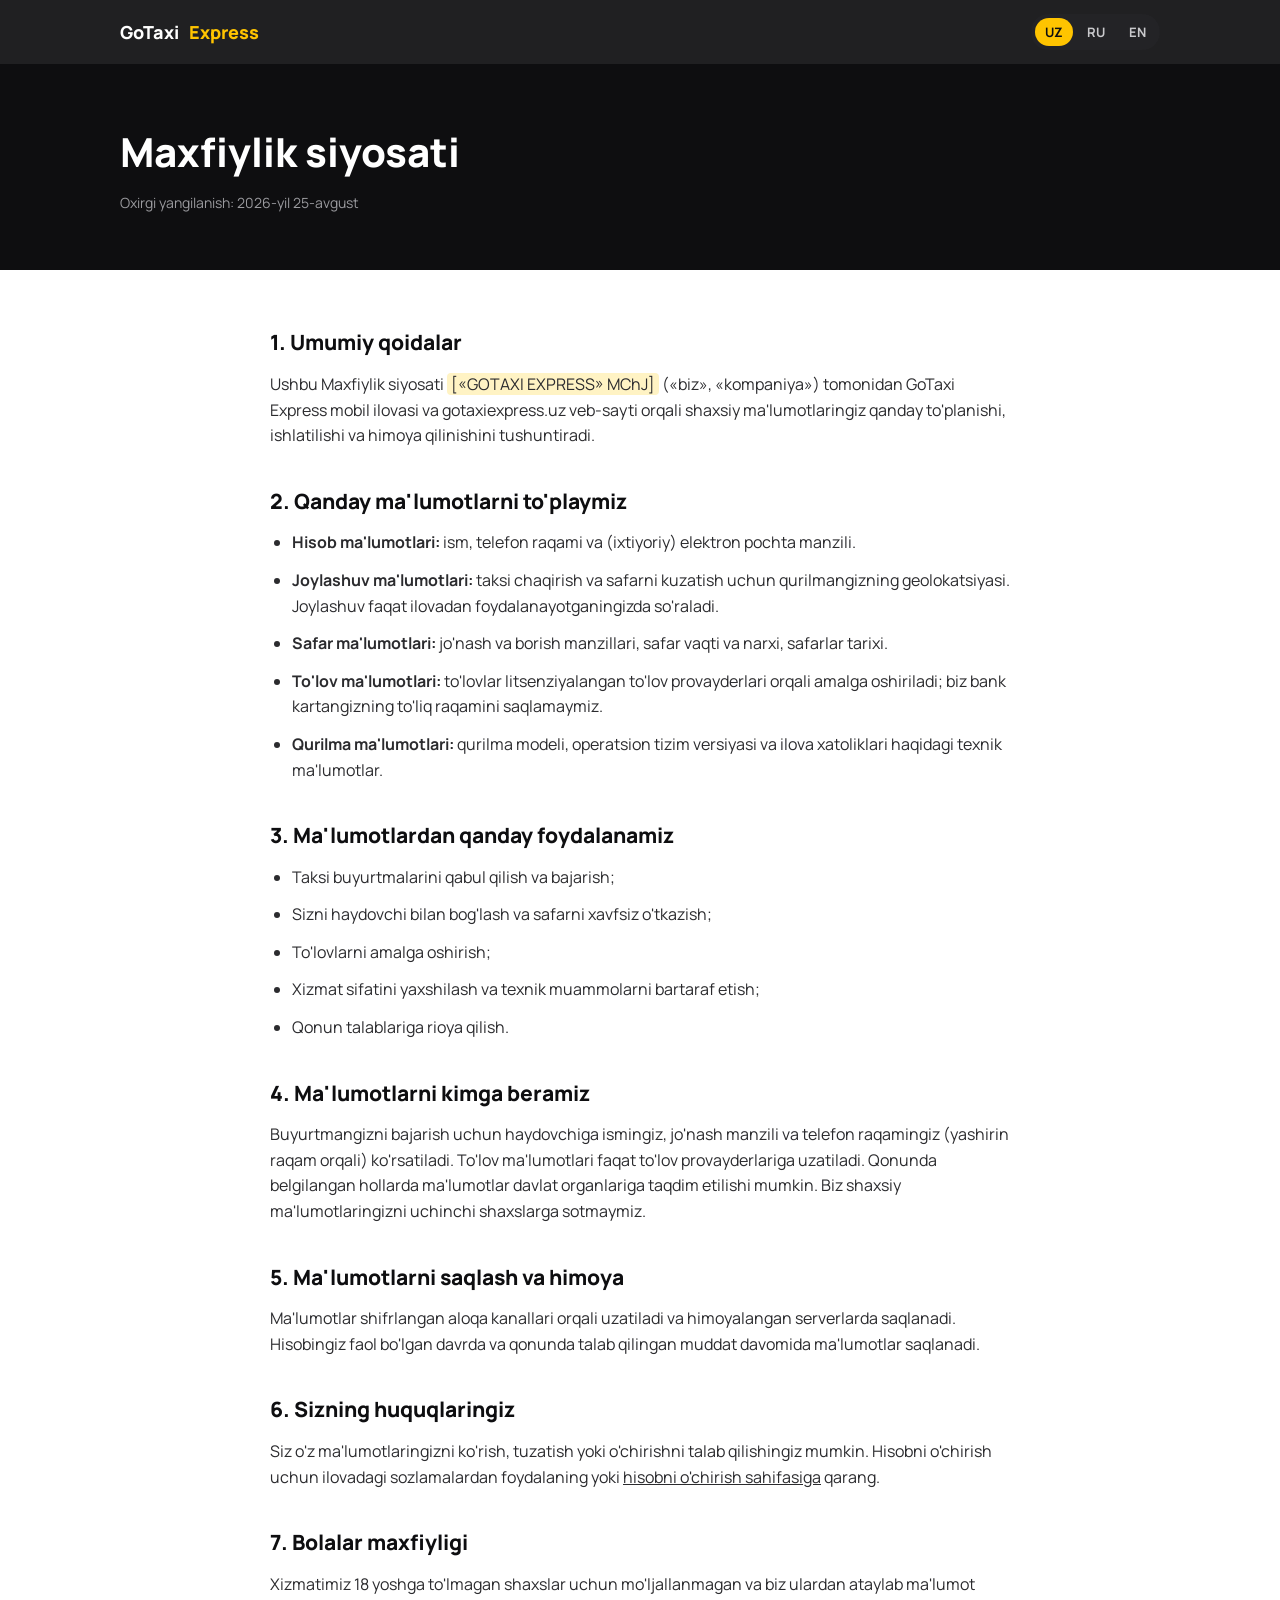
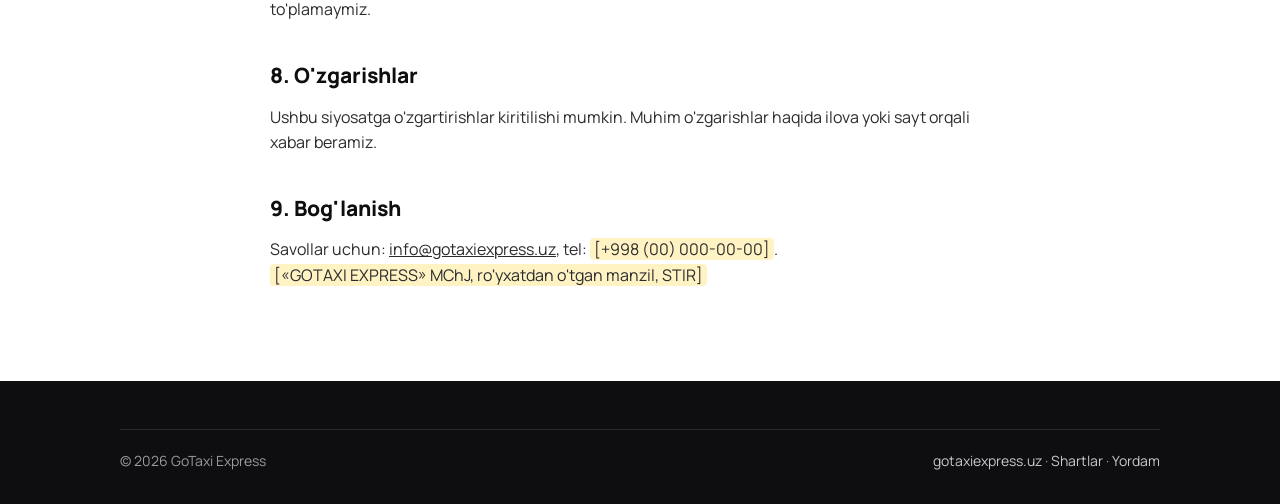
==== privacy.html @ 4f5d1eed "GoTaxi Express landing site: trilingual (uz/ru/en) static pages with store-compliance docs" ====
<!DOCTYPE html>
<html lang="uz" data-lang="uz">
<head>
  <meta charset="UTF-8">
  <meta name="viewport" content="width=device-width, initial-scale=1.0">
  <title>Privacy Policy — GoTaxi Express</title>
  <meta name="description" content="GoTaxi Express privacy policy. Maxfiylik siyosati. Политика конфиденциальности.">
  <link rel="icon" type="image/svg+xml" href="/favicon.svg">
  <link rel="preconnect" href="https://fonts.googleapis.com">
  <link rel="preconnect" href="https://fonts.gstatic.com" crossorigin>
  <link href="https://fonts.googleapis.com/css2?family=Manrope:wght@400;600;700;800&display=swap" rel="stylesheet">
  <link rel="stylesheet" href="/styles.css">
  <script src="/app.js" defer></script>
</head>
<body>

<header class="site-header">
  <div class="container">
    <a class="brand" href="/">GoTaxi <span class="accent">Express</span></a>
    <div class="lang-switch" style="margin-left:auto" role="group" aria-label="Language">
      <button type="button" data-lang="uz" class="active">UZ</button>
      <button type="button" data-lang="ru">RU</button>
      <button type="button" data-lang="en">EN</button>
    </div>
  </div>
</header>

<div class="page-hero">
  <div class="container">
    <h1>
      <span class="l-uz">Maxfiylik siyosati</span>
      <span class="l-ru">Политика конфиденциальности</span>
      <span class="l-en">Privacy Policy</span>
    </h1>
    <p class="updated">
      <span class="l-uz">Oxirgi yangilanish: 2026-yil 25-avgust</span>
      <span class="l-ru">Последнее обновление: 25 августа 2026 г.</span>
      <span class="l-en">Last updated: August 25, 2026</span>
    </p>
  </div>
</div>

<div class="legal-body">

  <!-- ============ UZBEK ============ -->
  <div class="l-uz">
    <h2>1. Umumiy qoidalar</h2>
    <p>Ushbu Maxfiylik siyosati <span class="placeholder">[«GOTAXI EXPRESS» MChJ]</span> («biz», «kompaniya») tomonidan GoTaxi Express mobil ilovasi va gotaxiexpress.uz veb-sayti orqali shaxsiy ma'lumotlaringiz qanday to'planishi, ishlatilishi va himoya qilinishini tushuntiradi.</p>

    <h2>2. Qanday ma'lumotlarni to'playmiz</h2>
    <ul>
      <li><strong>Hisob ma'lumotlari:</strong> ism, telefon raqami va (ixtiyoriy) elektron pochta manzili.</li>
      <li><strong>Joylashuv ma'lumotlari:</strong> taksi chaqirish va safarni kuzatish uchun qurilmangizning geolokatsiyasi. Joylashuv faqat ilovadan foydalanayotganingizda so'raladi.</li>
      <li><strong>Safar ma'lumotlari:</strong> jo'nash va borish manzillari, safar vaqti va narxi, safarlar tarixi.</li>
      <li><strong>To'lov ma'lumotlari:</strong> to'lovlar litsenziyalangan to'lov provayderlari orqali amalga oshiriladi; biz bank kartangizning to'liq raqamini saqlamaymiz.</li>
      <li><strong>Qurilma ma'lumotlari:</strong> qurilma modeli, operatsion tizim versiyasi va ilova xatoliklari haqidagi texnik ma'lumotlar.</li>
    </ul>

    <h2>3. Ma'lumotlardan qanday foydalanamiz</h2>
    <ul>
      <li>Taksi buyurtmalarini qabul qilish va bajarish;</li>
      <li>Sizni haydovchi bilan bog'lash va safarni xavfsiz o'tkazish;</li>
      <li>To'lovlarni amalga oshirish;</li>
      <li>Xizmat sifatini yaxshilash va texnik muammolarni bartaraf etish;</li>
      <li>Qonun talablariga rioya qilish.</li>
    </ul>

    <h2>4. Ma'lumotlarni kimga beramiz</h2>
    <p>Buyurtmangizni bajarish uchun haydovchiga ismingiz, jo'nash manzili va telefon raqamingiz (yashirin raqam orqali) ko'rsatiladi. To'lov ma'lumotlari faqat to'lov provayderlariga uzatiladi. Qonunda belgilangan hollarda ma'lumotlar davlat organlariga taqdim etilishi mumkin. Biz shaxsiy ma'lumotlaringizni uchinchi shaxslarga sotmaymiz.</p>

    <h2>5. Ma'lumotlarni saqlash va himoya</h2>
    <p>Ma'lumotlar shifrlangan aloqa kanallari orqali uzatiladi va himoyalangan serverlarda saqlanadi. Hisobingiz faol bo'lgan davrda va qonunda talab qilingan muddat davomida ma'lumotlar saqlanadi.</p>

    <h2>6. Sizning huquqlaringiz</h2>
    <p>Siz o'z ma'lumotlaringizni ko'rish, tuzatish yoki o'chirishni talab qilishingiz mumkin. Hisobni o'chirish uchun ilovadagi sozlamalardan foydalaning yoki <a href="/delete-account">hisobni o'chirish sahifasiga</a> qarang.</p>

    <h2>7. Bolalar maxfiyligi</h2>
    <p>Xizmatimiz 18 yoshga to'lmagan shaxslar uchun mo'ljallanmagan va biz ulardan ataylab ma'lumot to'plamaymiz.</p>

    <h2>8. O'zgarishlar</h2>
    <p>Ushbu siyosatga o'zgartirishlar kiritilishi mumkin. Muhim o'zgarishlar haqida ilova yoki sayt orqali xabar beramiz.</p>

    <h2>9. Bog'lanish</h2>
    <p>Savollar uchun: <a href="mailto:info@gotaxiexpress.uz">info@gotaxiexpress.uz</a>, tel: <span class="placeholder">[+998 (00) 000-00-00]</span>.<br>
    <span class="placeholder">[«GOTAXI EXPRESS» MChJ, ro'yxatdan o'tgan manzil, STIR]</span></p>
  </div>

  <!-- ============ RUSSIAN ============ -->
  <div class="l-ru">
    <h2>1. Общие положения</h2>
    <p>Настоящая Политика конфиденциальности объясняет, как <span class="placeholder">[ООО «GOTAXI EXPRESS»]</span> («мы», «компания») собирает, использует и защищает ваши персональные данные при использовании мобильного приложения GoTaxi Express и сайта gotaxiexpress.uz.</p>

    <h2>2. Какие данные мы собираем</h2>
    <ul>
      <li><strong>Данные аккаунта:</strong> имя, номер телефона и (по желанию) адрес электронной почты.</li>
      <li><strong>Геолокация:</strong> местоположение устройства — для вызова такси и отслеживания поездки. Запрашивается только при использовании приложения.</li>
      <li><strong>Данные поездок:</strong> адреса подачи и назначения, время и стоимость поездки, история поездок.</li>
      <li><strong>Платёжные данные:</strong> платежи проходят через лицензированных платёжных провайдеров; мы не храним полный номер вашей банковской карты.</li>
      <li><strong>Данные устройства:</strong> модель устройства, версия ОС и технические сведения об ошибках приложения.</li>
    </ul>

    <h2>3. Как мы используем данные</h2>
    <ul>
      <li>Приём и выполнение заказов такси;</li>
      <li>Соединение вас с водителем и обеспечение безопасной поездки;</li>
      <li>Проведение платежей;</li>
      <li>Улучшение качества сервиса и устранение технических проблем;</li>
      <li>Соблюдение требований законодательства.</li>
    </ul>

    <h2>4. Кому мы передаём данные</h2>
    <p>Для выполнения заказа водителю показываются ваше имя, адрес подачи и номер телефона (через скрытый номер). Платёжные данные передаются только платёжным провайдерам. В предусмотренных законом случаях данные могут быть предоставлены государственным органам. Мы не продаём ваши персональные данные третьим лицам.</p>

    <h2>5. Хранение и защита данных</h2>
    <p>Данные передаются по зашифрованным каналам и хранятся на защищённых серверах. Данные хранятся, пока ваш аккаунт активен, и в течение срока, требуемого законодательством.</p>

    <h2>6. Ваши права</h2>
    <p>Вы можете запросить доступ к своим данным, их исправление или удаление. Для удаления аккаунта используйте настройки приложения или см. <a href="/delete-account">страницу удаления аккаунта</a>.</p>

    <h2>7. Конфиденциальность детей</h2>
    <p>Наш сервис не предназначен для лиц младше 18 лет, и мы намеренно не собираем их данные.</p>

    <h2>8. Изменения</h2>
    <p>В настоящую политику могут вноситься изменения. О существенных изменениях мы сообщим через приложение или сайт.</p>

    <h2>9. Контакты</h2>
    <p>По вопросам: <a href="mailto:info@gotaxiexpress.uz">info@gotaxiexpress.uz</a>, тел.: <span class="placeholder">[+998 (00) 000-00-00]</span>.<br>
    <span class="placeholder">[ООО «GOTAXI EXPRESS», юридический адрес, ИНН]</span></p>
  </div>

  <!-- ============ ENGLISH ============ -->
  <div class="l-en">
    <h2>1. Overview</h2>
    <p>This Privacy Policy explains how <span class="placeholder">["GOTAXI EXPRESS" LLC]</span> ("we", "the company") collects, uses and protects your personal data when you use the GoTaxi Express mobile app and the gotaxiexpress.uz website.</p>

    <h2>2. Data we collect</h2>
    <ul>
      <li><strong>Account data:</strong> name, phone number and (optionally) email address.</li>
      <li><strong>Location data:</strong> your device's geolocation — to request a taxi and track the trip. Requested only while you use the app.</li>
      <li><strong>Trip data:</strong> pickup and destination addresses, trip time and fare, ride history.</li>
      <li><strong>Payment data:</strong> payments are processed by licensed payment providers; we do not store your full card number.</li>
      <li><strong>Device data:</strong> device model, OS version and technical crash/error information.</li>
    </ul>

    <h2>3. How we use data</h2>
    <ul>
      <li>To accept and fulfil taxi orders;</li>
      <li>To connect you with a driver and keep the trip safe;</li>
      <li>To process payments;</li>
      <li>To improve the service and fix technical issues;</li>
      <li>To comply with legal obligations.</li>
    </ul>

    <h2>4. Who we share data with</h2>
    <p>To fulfil your order, the driver sees your name, pickup address and phone number (via a masked number). Payment data goes only to payment providers. Where required by law, data may be disclosed to state authorities. We never sell your personal data to third parties.</p>

    <h2>5. Storage and security</h2>
    <p>Data is transmitted over encrypted channels and stored on protected servers. We keep data while your account is active and for the period required by law.</p>

    <h2>6. Your rights</h2>
    <p>You may request access to, correction of, or deletion of your data. To delete your account, use the in-app settings or see the <a href="/delete-account">account deletion page</a>.</p>

    <h2>7. Children's privacy</h2>
    <p>Our service is not intended for persons under 18, and we do not knowingly collect their data.</p>

    <h2>8. Changes</h2>
    <p>We may update this policy from time to time. We will announce material changes via the app or the website.</p>

    <h2>9. Contact</h2>
    <p>Questions: <a href="mailto:info@gotaxiexpress.uz">info@gotaxiexpress.uz</a>, phone: <span class="placeholder">[+998 (00) 000-00-00]</span>.<br>
    <span class="placeholder">["GOTAXI EXPRESS" LLC, registered address, Tax ID (INN)]</span></p>
  </div>

</div>

<footer class="site-footer">
  <div class="container">
    <div class="legal-line">
      <span>© 2026 GoTaxi Express</span>
      <span><a href="/">gotaxiexpress.uz</a> · <a href="/terms"><span class="l-uz">Shartlar</span><span class="l-ru">Условия</span><span class="l-en">Terms</span></a> · <a href="/support"><span class="l-uz">Yordam</span><span class="l-ru">Поддержка</span><span class="l-en">Support</span></a></span>
    </div>
  </div>
</footer>

</body>
</html>
---- styles.css ----
/* GoTaxi Express — landing site styles */
:root {
  --yellow: #FFC400;
  --yellow-dark: #EFB400;
  --ink: #0E0E10;
  --ink-soft: #232326;
  --text: #2B2B2E;
  --muted: #6A6B70;
  --bg: #FFFFFF;
  --bg-alt: #F7F7F4;
  --line: #E8E8E4;
  --radius: 16px;
  --maxw: 1080px;
}

* { margin: 0; padding: 0; box-sizing: border-box; }

html { scroll-behavior: smooth; }

body {
  font-family: "Manrope", "Segoe UI", system-ui, -apple-system, sans-serif;
  color: var(--text);
  background: var(--bg);
  line-height: 1.6;
  -webkit-font-smoothing: antialiased;
}

/* Language visibility: only the active language's blocks are shown */
[data-lang="uz"] .l-ru, [data-lang="uz"] .l-en,
[data-lang="ru"] .l-uz, [data-lang="ru"] .l-en,
[data-lang="en"] .l-uz, [data-lang="en"] .l-ru { display: none !important; }

.container { max-width: var(--maxw); margin: 0 auto; padding: 0 20px; }

a { color: inherit; }

/* ---------- Header ---------- */
.site-header {
  position: sticky; top: 0; z-index: 50;
  background: rgba(14, 14, 16, 0.92);
  backdrop-filter: blur(8px);
  color: #fff;
}
.site-header .container {
  display: flex; align-items: center; gap: 24px;
  height: 64px;
}
.brand {
  display: flex; align-items: center; gap: 10px;
  font-weight: 800; font-size: 18px; text-decoration: none;
  white-space: nowrap;
}
.brand svg { display: block; }
.brand .accent { color: var(--yellow); }
.site-nav { display: flex; gap: 20px; margin-left: auto; }
.site-nav a {
  text-decoration: none; font-size: 15px; font-weight: 600;
  color: #D6D6D8; transition: color .15s;
}
.site-nav a:hover { color: var(--yellow); }
.lang-switch { display: flex; gap: 4px; background: var(--ink-soft); border-radius: 999px; padding: 4px; }
.lang-switch button {
  border: 0; background: transparent; color: #C9C9CC;
  font: inherit; font-size: 13px; font-weight: 700;
  padding: 4px 10px; border-radius: 999px; cursor: pointer;
}
.lang-switch button.active { background: var(--yellow); color: var(--ink); }

/* ---------- Hero ---------- */
.hero {
  background: var(--ink);
  color: #fff;
  padding: 88px 0 96px;
  position: relative;
  overflow: hidden;
}
.hero::after {
  content: "";
  position: absolute; inset: auto 0 0 0; height: 8px;
  background: repeating-linear-gradient(90deg, var(--yellow) 0 24px, var(--ink) 24px 48px);
}
.hero .container { max-width: 820px; text-align: center; }
.hero h1 {
  font-size: clamp(32px, 5.5vw, 54px);
  line-height: 1.12; font-weight: 800; letter-spacing: -0.02em;
  margin-bottom: 20px;
}
.hero h1 .accent { color: var(--yellow); }
.hero p.lead {
  font-size: clamp(16px, 2.2vw, 19px);
  color: #C9C9CC; max-width: 620px; margin: 0 auto 36px;
}
.store-badges { display: flex; gap: 14px; justify-content: center; flex-wrap: wrap; }
.badge {
  display: flex; align-items: center; gap: 12px;
  background: #1C1C1F; border: 1px solid #333;
  border-radius: 14px; padding: 10px 18px;
  text-decoration: none; color: #fff; min-width: 190px;
  transition: border-color .15s, transform .15s;
}
.badge:hover { border-color: var(--yellow); transform: translateY(-2px); }
.badge svg { flex: 0 0 auto; }
.badge .badge-text { text-align: left; line-height: 1.25; }
.badge .badge-small { display: block; font-size: 11px; color: #9A9A9E; }
.badge .badge-big { display: block; font-size: 16px; font-weight: 700; }
.badge .soon {
  display: inline-block; margin-left: 6px; padding: 1px 8px;
  font-size: 10px; font-weight: 800; letter-spacing: .04em;
  background: var(--yellow); color: var(--ink); border-radius: 999px;
  vertical-align: 2px;
}

/* ---------- Sections ---------- */
section { padding: 80px 0; }
section.alt { background: var(--bg-alt); }
.section-head { text-align: center; max-width: 640px; margin: 0 auto 48px; }
.section-head h2 {
  font-size: clamp(26px, 3.6vw, 36px);
  font-weight: 800; letter-spacing: -0.01em; color: var(--ink);
  margin-bottom: 12px;
}
.section-head p { color: var(--muted); font-size: 17px; }

/* Features */
.feature-grid {
  display: grid; gap: 20px;
  grid-template-columns: repeat(auto-fit, minmax(230px, 1fr));
}
.feature {
  background: var(--bg); border: 1px solid var(--line);
  border-radius: var(--radius); padding: 28px 24px;
}
section.alt .feature { background: #fff; }
.feature .icon {
  width: 48px; height: 48px; border-radius: 12px;
  background: var(--yellow); color: var(--ink);
  display: flex; align-items: center; justify-content: center;
  margin-bottom: 16px;
}
.feature h3 { font-size: 17px; font-weight: 800; color: var(--ink); margin-bottom: 8px; }
.feature p { font-size: 15px; color: var(--muted); }

/* Steps */
.steps { display: grid; gap: 20px; grid-template-columns: repeat(auto-fit, minmax(240px, 1fr)); }
.step { text-align: center; padding: 12px 16px; }
.step .num {
  width: 44px; height: 44px; margin: 0 auto 14px;
  border-radius: 50%; background: var(--ink); color: var(--yellow);
  font-weight: 800; font-size: 18px;
  display: flex; align-items: center; justify-content: center;
}
.step h3 { font-size: 17px; font-weight: 800; color: var(--ink); margin-bottom: 8px; }
.step p { font-size: 15px; color: var(--muted); }

/* Drivers CTA */
.drivers-cta {
  background: var(--ink); color: #fff;
  border-radius: 20px; padding: 48px 40px;
  display: flex; flex-wrap: wrap; align-items: center; gap: 28px;
}
.drivers-cta .cta-text { flex: 1 1 380px; }
.drivers-cta h2 { font-size: clamp(24px, 3vw, 32px); font-weight: 800; margin-bottom: 10px; }
.drivers-cta h2 .accent { color: var(--yellow); }
.drivers-cta p { color: #C9C9CC; font-size: 16px; }
.btn {
  display: inline-block; background: var(--yellow); color: var(--ink);
  font-weight: 800; font-size: 16px; text-decoration: none;
  padding: 14px 28px; border-radius: 12px;
  transition: background .15s, transform .15s;
}
.btn:hover { background: var(--yellow-dark); transform: translateY(-2px); }

/* Contact */
.contact-grid { display: grid; gap: 20px; grid-template-columns: repeat(auto-fit, minmax(240px, 1fr)); }
.contact-card {
  background: #fff; border: 1px solid var(--line);
  border-radius: var(--radius); padding: 26px 24px; text-align: center;
}
.contact-card h3 { font-size: 15px; font-weight: 800; color: var(--muted); text-transform: uppercase; letter-spacing: .05em; margin-bottom: 8px; }
.contact-card a, .contact-card span.value { font-size: 17px; font-weight: 700; color: var(--ink); text-decoration: none; word-break: break-word; }
.contact-card a:hover { color: var(--yellow-dark); }

/* ---------- Footer ---------- */
.site-footer {
  background: var(--ink); color: #9A9A9E;
  padding: 48px 0 32px; font-size: 14px;
}
.site-footer .footer-grid {
  display: flex; flex-wrap: wrap; gap: 32px; justify-content: space-between;
  margin-bottom: 32px;
}
.site-footer .footer-col { max-width: 340px; }
.site-footer h4 { color: #fff; font-size: 15px; font-weight: 800; margin-bottom: 12px; }
.site-footer a { color: #C9C9CC; text-decoration: none; }
.site-footer a:hover { color: var(--yellow); }
.site-footer ul { list-style: none; }
.site-footer li { margin-bottom: 8px; }
.legal-line {
  border-top: 1px solid #2A2A2E; padding-top: 20px;
  display: flex; flex-wrap: wrap; gap: 12px; justify-content: space-between;
}

/* ---------- Inner (legal) pages ---------- */
.page-hero {
  background: var(--ink); color: #fff;
  padding: 56px 0;
}
.page-hero h1 { font-size: clamp(28px, 4vw, 40px); font-weight: 800; }
.page-hero .updated { color: #9A9A9E; font-size: 14px; margin-top: 8px; }
.legal-body { max-width: 780px; margin: 0 auto; padding: 56px 20px 80px; }
.legal-body h2 { font-size: 21px; font-weight: 800; color: var(--ink); margin: 36px 0 12px; }
.legal-body h2:first-child { margin-top: 0; }
.legal-body p, .legal-body li { font-size: 16px; color: var(--text); margin-bottom: 12px; }
.legal-body ul { padding-left: 22px; margin-bottom: 12px; }
.placeholder { background: #FFF3C4; padding: 0 4px; border-radius: 4px; }

/* ---------- Responsive ---------- */
@media (max-width: 720px) {
  .site-nav { display: none; }
  .hero { padding: 64px 0 72px; }
  section { padding: 56px 0; }
  .drivers-cta { padding: 36px 24px; }
}
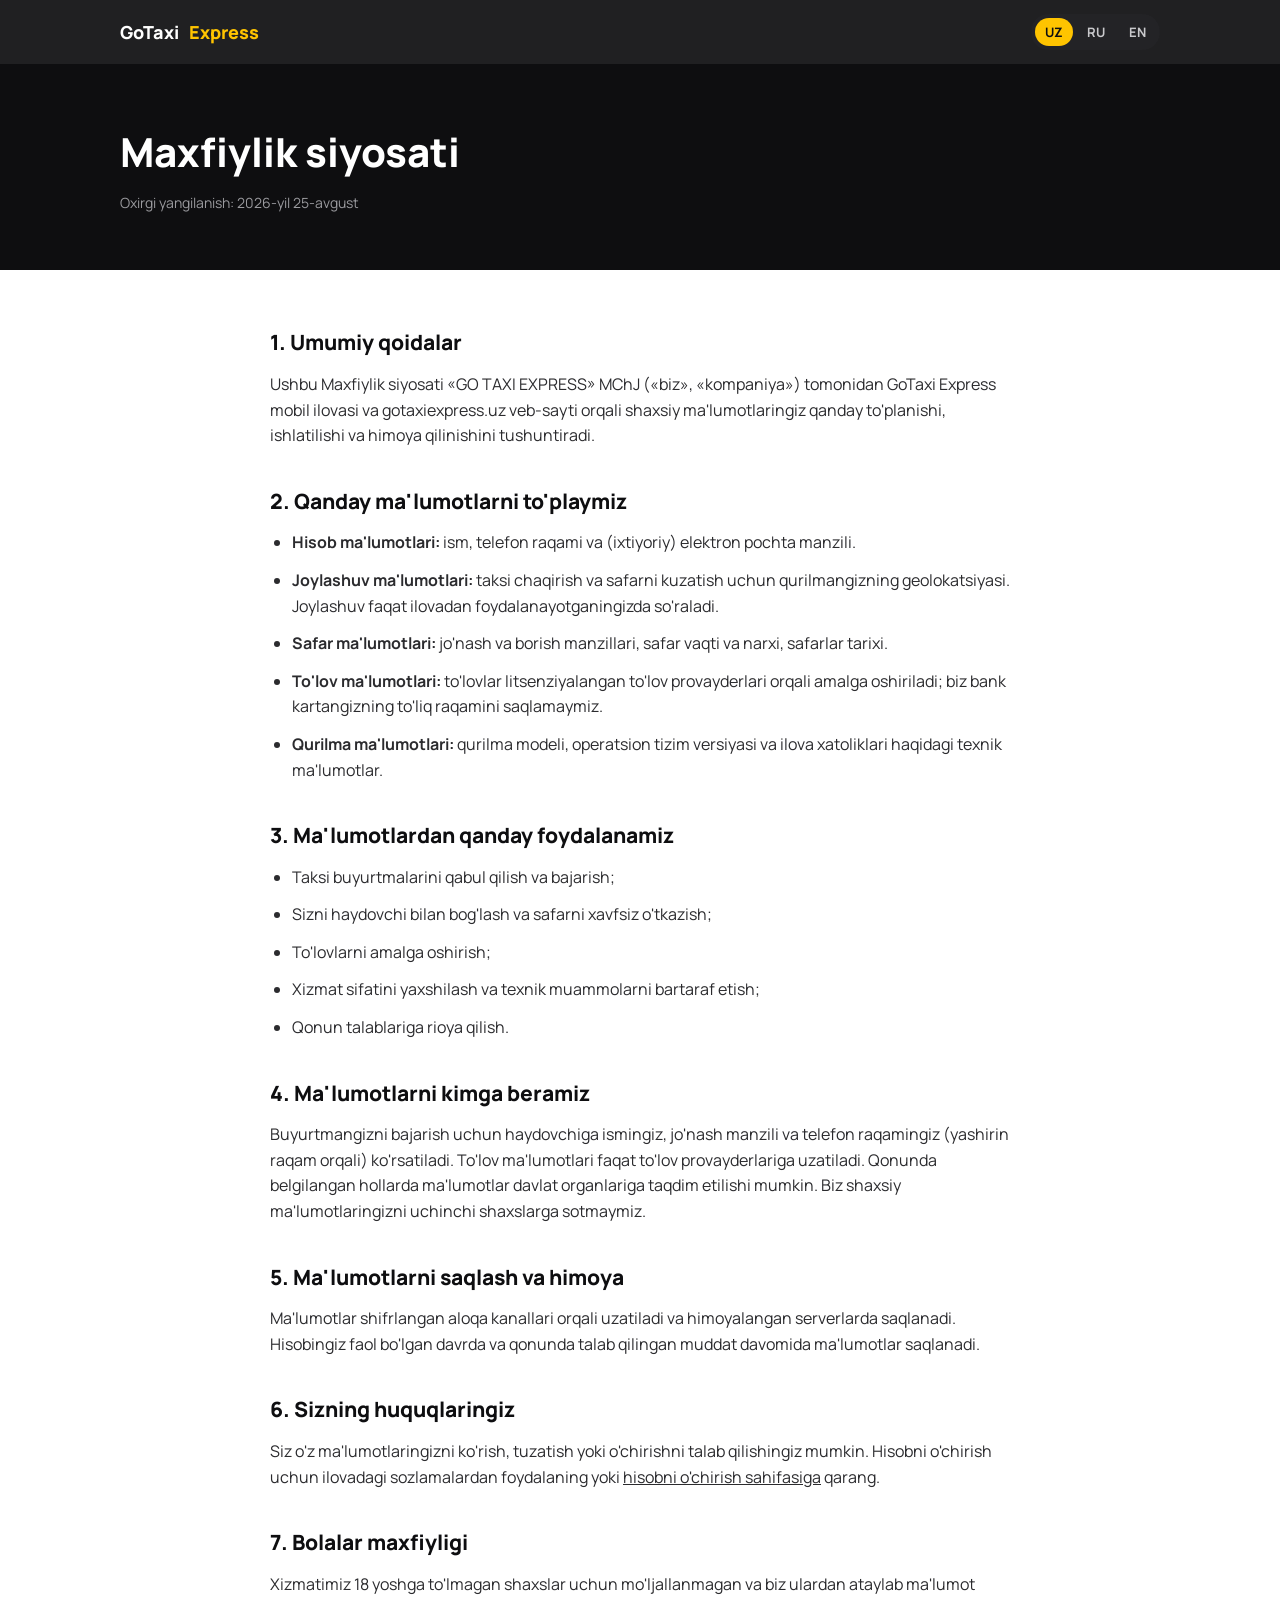
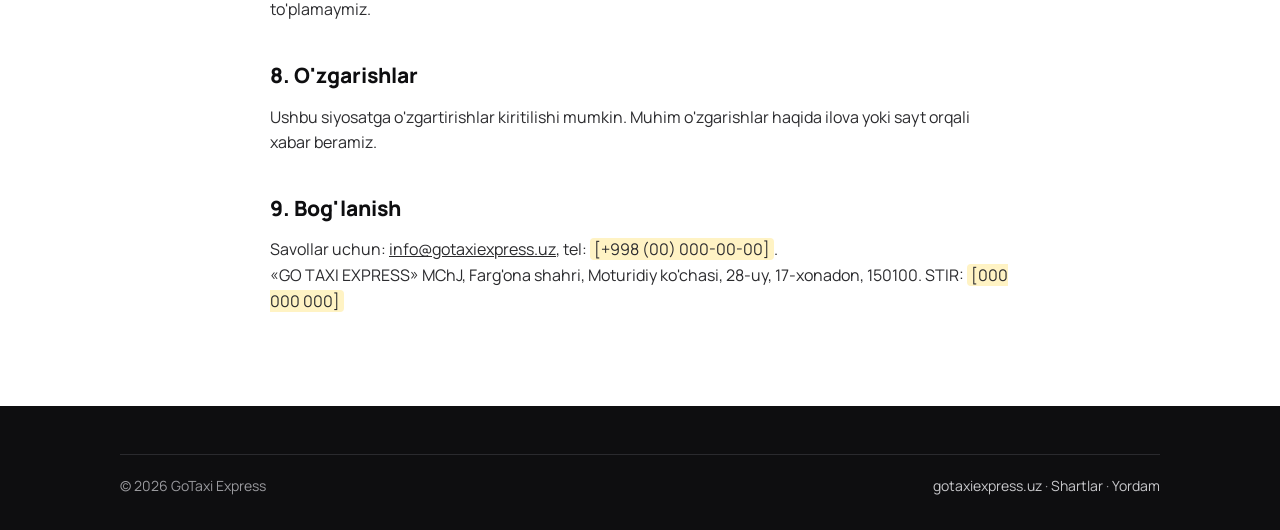
==== commit e47f190a: "Fill in real company name, address and registration details" ====
--- a/privacy.html
+++ b/privacy.html
@@ -45,7 +45,7 @@
   <!-- ============ UZBEK ============ -->
   <div class="l-uz">
     <h2>1. Umumiy qoidalar</h2>
-    <p>Ushbu Maxfiylik siyosati <span class="placeholder">[«GOTAXI EXPRESS» MChJ]</span> («biz», «kompaniya») tomonidan GoTaxi Express mobil ilovasi va gotaxiexpress.uz veb-sayti orqali shaxsiy ma'lumotlaringiz qanday to'planishi, ishlatilishi va himoya qilinishini tushuntiradi.</p>
+    <p>Ushbu Maxfiylik siyosati «GO TAXI EXPRESS» MChJ («biz», «kompaniya») tomonidan GoTaxi Express mobil ilovasi va gotaxiexpress.uz veb-sayti orqali shaxsiy ma'lumotlaringiz qanday to'planishi, ishlatilishi va himoya qilinishini tushuntiradi.</p>
 
     <h2>2. Qanday ma'lumotlarni to'playmiz</h2>
     <ul>
@@ -82,13 +82,13 @@
 
     <h2>9. Bog'lanish</h2>
     <p>Savollar uchun: <a href="mailto:info@gotaxiexpress.uz">info@gotaxiexpress.uz</a>, tel: <span class="placeholder">[+998 (00) 000-00-00]</span>.<br>
-    <span class="placeholder">[«GOTAXI EXPRESS» MChJ, ro'yxatdan o'tgan manzil, STIR]</span></p>
+    «GO TAXI EXPRESS» MChJ, Farg'ona shahri, Moturidiy ko'chasi, 28-uy, 17-xonadon, 150100. STIR: <span class="placeholder">[000 000 000]</span></p>
   </div>
 
   <!-- ============ RUSSIAN ============ -->
   <div class="l-ru">
     <h2>1. Общие положения</h2>
-    <p>Настоящая Политика конфиденциальности объясняет, как <span class="placeholder">[ООО «GOTAXI EXPRESS»]</span> («мы», «компания») собирает, использует и защищает ваши персональные данные при использовании мобильного приложения GoTaxi Express и сайта gotaxiexpress.uz.</p>
+    <p>Настоящая Политика конфиденциальности объясняет, как ООО «GO TAXI EXPRESS» («мы», «компания») собирает, использует и защищает ваши персональные данные при использовании мобильного приложения GoTaxi Express и сайта gotaxiexpress.uz.</p>
 
     <h2>2. Какие данные мы собираем</h2>
     <ul>
@@ -125,13 +125,13 @@
 
     <h2>9. Контакты</h2>
     <p>По вопросам: <a href="mailto:info@gotaxiexpress.uz">info@gotaxiexpress.uz</a>, тел.: <span class="placeholder">[+998 (00) 000-00-00]</span>.<br>
-    <span class="placeholder">[ООО «GOTAXI EXPRESS», юридический адрес, ИНН]</span></p>
+    ООО «GO TAXI EXPRESS», г. Фергана, ул. Мотуридий, дом 28, кв. 17, 150100. ИНН: <span class="placeholder">[000 000 000]</span></p>
   </div>
 
   <!-- ============ ENGLISH ============ -->
   <div class="l-en">
     <h2>1. Overview</h2>
-    <p>This Privacy Policy explains how <span class="placeholder">["GOTAXI EXPRESS" LLC]</span> ("we", "the company") collects, uses and protects your personal data when you use the GoTaxi Express mobile app and the gotaxiexpress.uz website.</p>
+    <p>This Privacy Policy explains how "GO TAXI EXPRESS" LLC ("we", "the company") collects, uses and protects your personal data when you use the GoTaxi Express mobile app and the gotaxiexpress.uz website.</p>
 
     <h2>2. Data we collect</h2>
     <ul>
@@ -168,7 +168,7 @@
 
     <h2>9. Contact</h2>
     <p>Questions: <a href="mailto:info@gotaxiexpress.uz">info@gotaxiexpress.uz</a>, phone: <span class="placeholder">[+998 (00) 000-00-00]</span>.<br>
-    <span class="placeholder">["GOTAXI EXPRESS" LLC, registered address, Tax ID (INN)]</span></p>
+    "GO TAXI EXPRESS" LLC, 28 Moturidiy Street, Apartment 17, Fergana 150100, Uzbekistan. Tax ID (INN): <span class="placeholder">[000 000 000]</span></p>
   </div>
 
 </div>
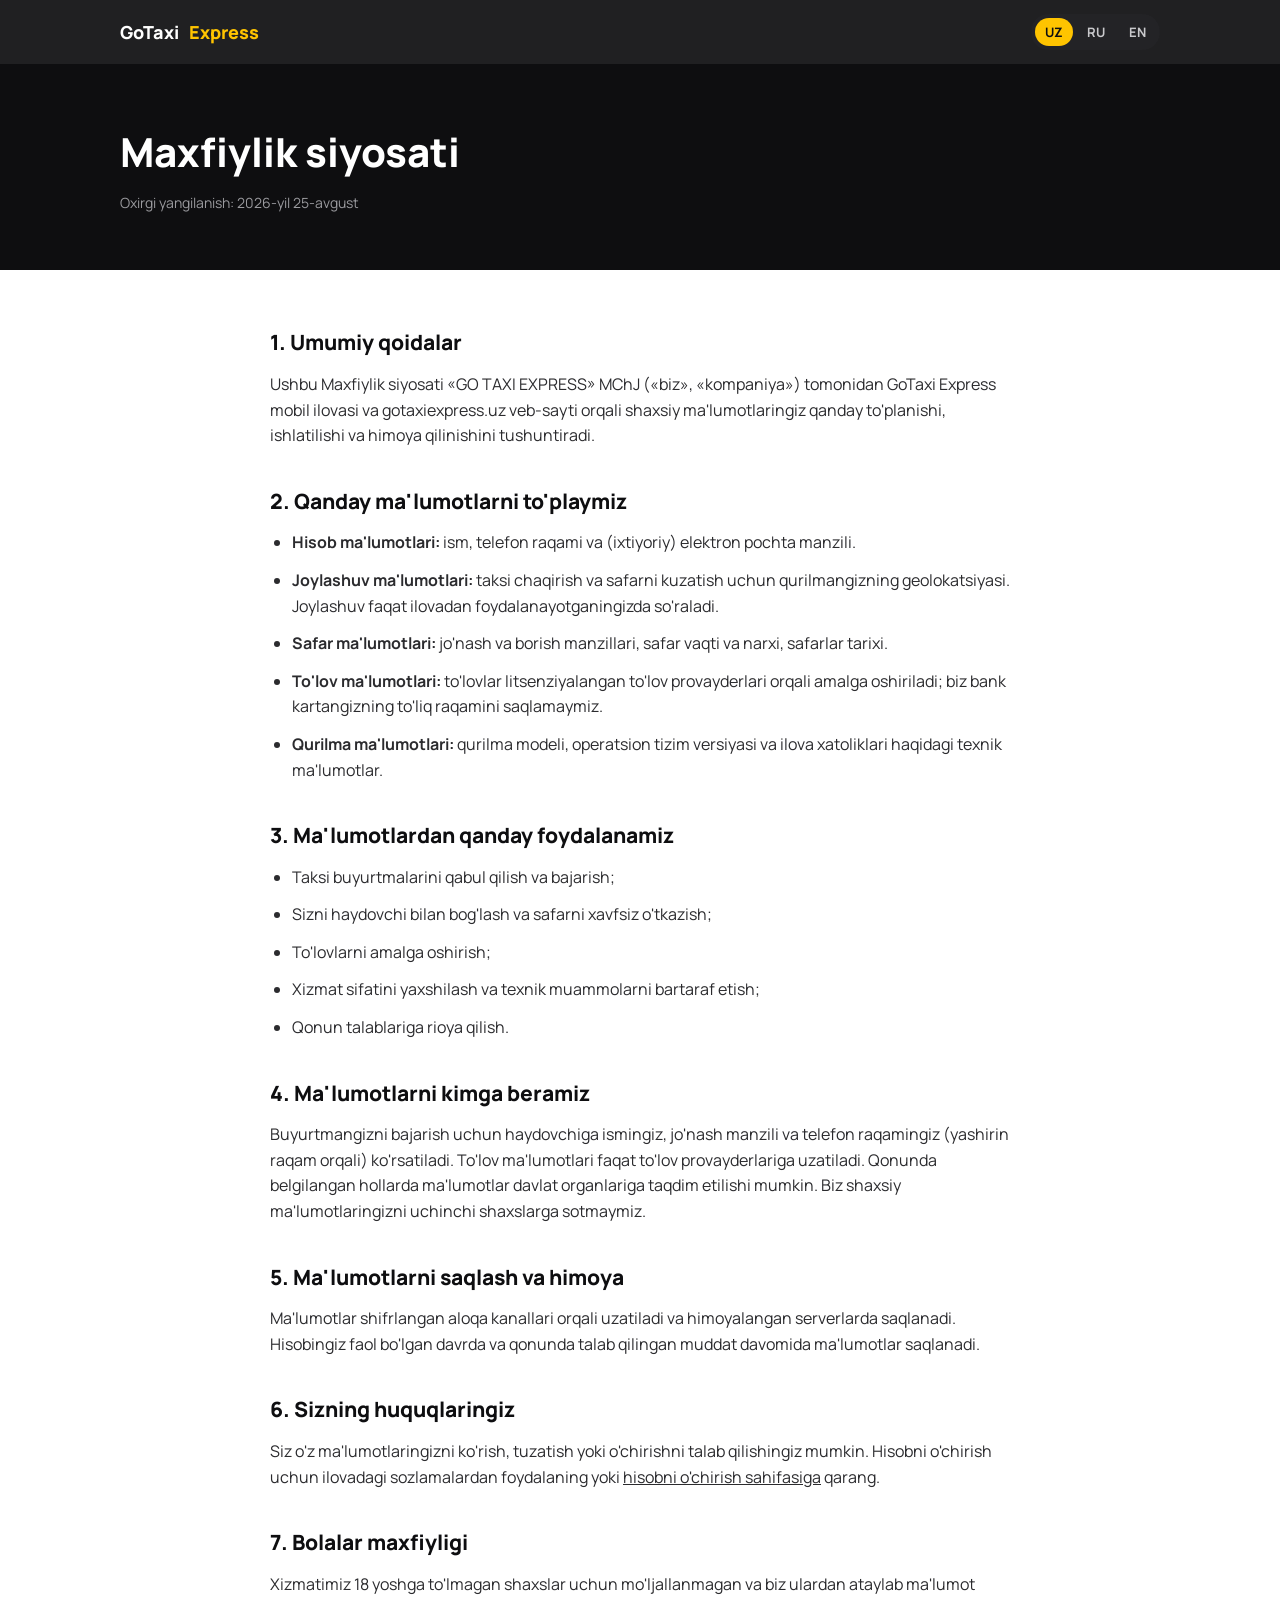
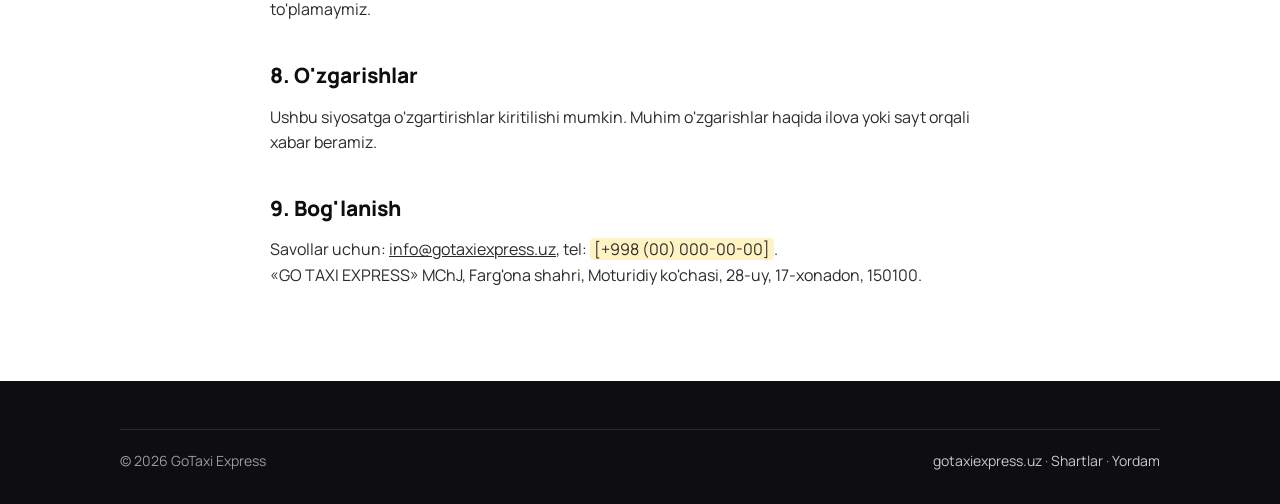
==== commit d56f2a99: "Remove INN from footer and privacy page" ====
--- a/privacy.html
+++ b/privacy.html
@@ -82,7 +82,7 @@
 
     <h2>9. Bog'lanish</h2>
     <p>Savollar uchun: <a href="mailto:info@gotaxiexpress.uz">info@gotaxiexpress.uz</a>, tel: <span class="placeholder">[+998 (00) 000-00-00]</span>.<br>
-    «GO TAXI EXPRESS» MChJ, Farg'ona shahri, Moturidiy ko'chasi, 28-uy, 17-xonadon, 150100. STIR: <span class="placeholder">[000 000 000]</span></p>
+    «GO TAXI EXPRESS» MChJ, Farg'ona shahri, Moturidiy ko'chasi, 28-uy, 17-xonadon, 150100.</p>
   </div>
 
   <!-- ============ RUSSIAN ============ -->
@@ -125,7 +125,7 @@
 
     <h2>9. Контакты</h2>
     <p>По вопросам: <a href="mailto:info@gotaxiexpress.uz">info@gotaxiexpress.uz</a>, тел.: <span class="placeholder">[+998 (00) 000-00-00]</span>.<br>
-    ООО «GO TAXI EXPRESS», г. Фергана, ул. Мотуридий, дом 28, кв. 17, 150100. ИНН: <span class="placeholder">[000 000 000]</span></p>
+    ООО «GO TAXI EXPRESS», г. Фергана, ул. Мотуридий, дом 28, кв. 17, 150100.</p>
   </div>
 
   <!-- ============ ENGLISH ============ -->
@@ -168,7 +168,7 @@
 
     <h2>9. Contact</h2>
     <p>Questions: <a href="mailto:info@gotaxiexpress.uz">info@gotaxiexpress.uz</a>, phone: <span class="placeholder">[+998 (00) 000-00-00]</span>.<br>
-    "GO TAXI EXPRESS" LLC, 28 Moturidiy Street, Apartment 17, Fergana 150100, Uzbekistan. Tax ID (INN): <span class="placeholder">[000 000 000]</span></p>
+    "GO TAXI EXPRESS" LLC, 28 Moturidiy Street, Apartment 17, Fergana 150100, Uzbekistan.</p>
   </div>
 
 </div>
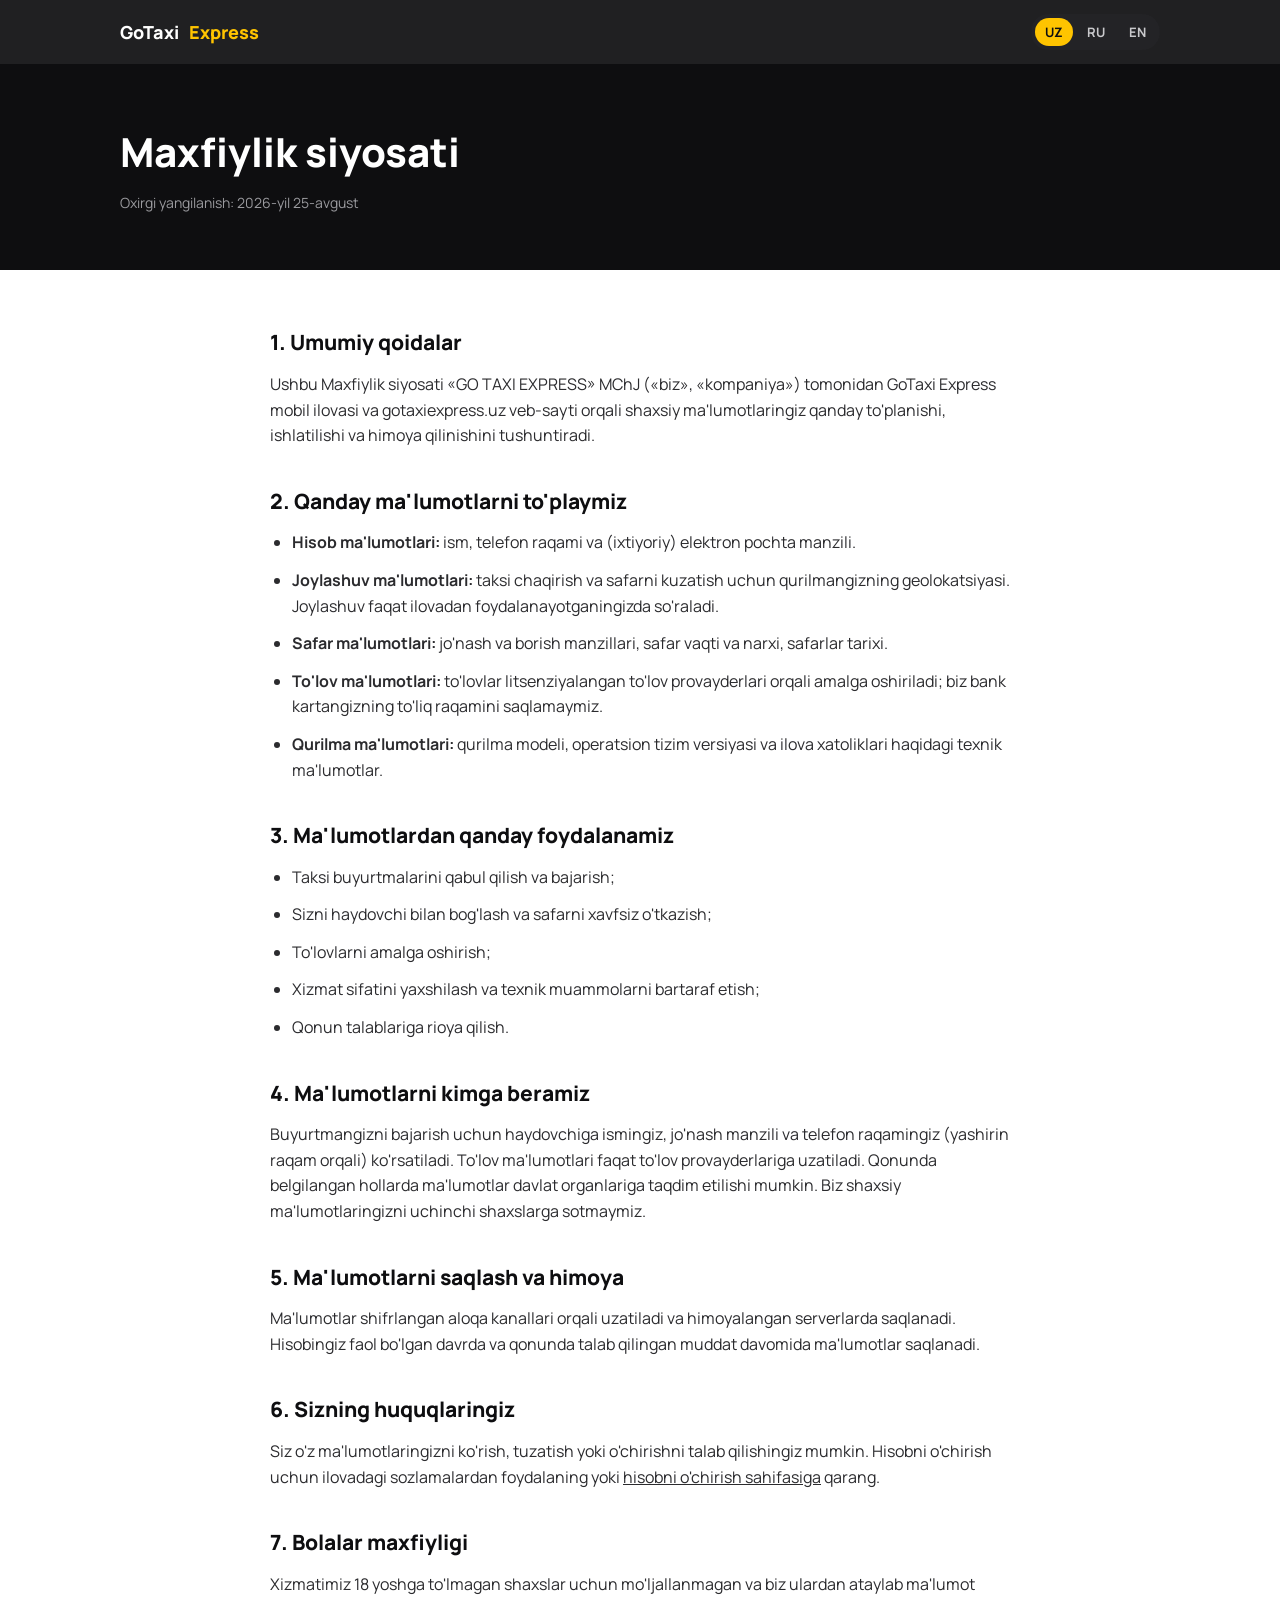
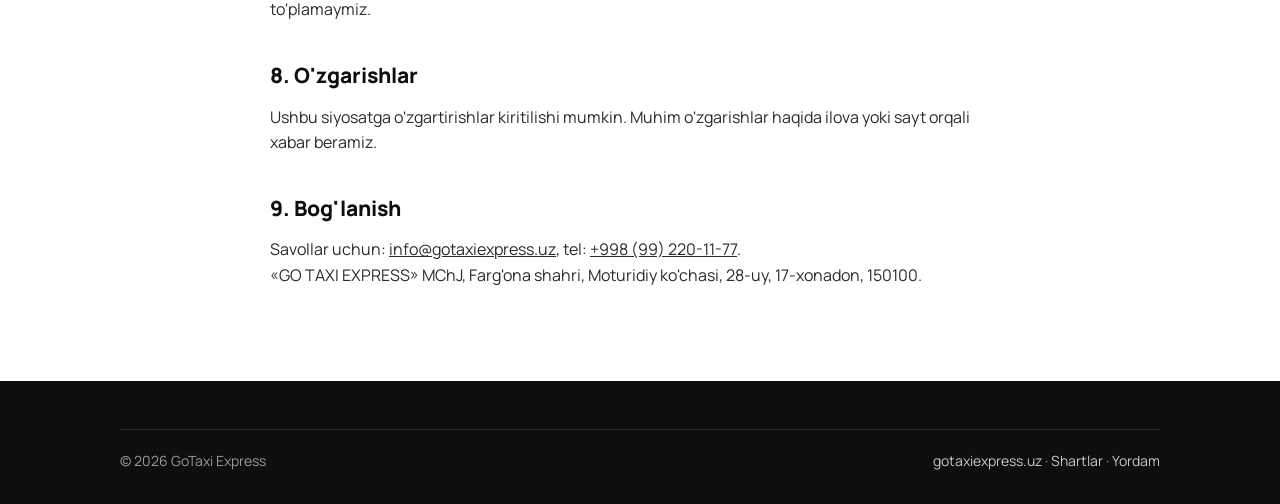
==== commit 933594be: "Fill in the contact phone number" ====
--- a/privacy.html
+++ b/privacy.html
@@ -81,7 +81,7 @@
     <p>Ushbu siyosatga o'zgartirishlar kiritilishi mumkin. Muhim o'zgarishlar haqida ilova yoki sayt orqali xabar beramiz.</p>
 
     <h2>9. Bog'lanish</h2>
-    <p>Savollar uchun: <a href="mailto:info@gotaxiexpress.uz">info@gotaxiexpress.uz</a>, tel: <span class="placeholder">[+998 (00) 000-00-00]</span>.<br>
+    <p>Savollar uchun: <a href="mailto:info@gotaxiexpress.uz">info@gotaxiexpress.uz</a>, tel: <a href="tel:+998992201177">+998 (99) 220-11-77</a>.<br>
     «GO TAXI EXPRESS» MChJ, Farg'ona shahri, Moturidiy ko'chasi, 28-uy, 17-xonadon, 150100.</p>
   </div>
 
@@ -124,7 +124,7 @@
     <p>В настоящую политику могут вноситься изменения. О существенных изменениях мы сообщим через приложение или сайт.</p>
 
     <h2>9. Контакты</h2>
-    <p>По вопросам: <a href="mailto:info@gotaxiexpress.uz">info@gotaxiexpress.uz</a>, тел.: <span class="placeholder">[+998 (00) 000-00-00]</span>.<br>
+    <p>По вопросам: <a href="mailto:info@gotaxiexpress.uz">info@gotaxiexpress.uz</a>, тел.: <a href="tel:+998992201177">+998 (99) 220-11-77</a>.<br>
     ООО «GO TAXI EXPRESS», г. Фергана, ул. Мотуридий, дом 28, кв. 17, 150100.</p>
   </div>
 
@@ -167,7 +167,7 @@
     <p>We may update this policy from time to time. We will announce material changes via the app or the website.</p>
 
     <h2>9. Contact</h2>
-    <p>Questions: <a href="mailto:info@gotaxiexpress.uz">info@gotaxiexpress.uz</a>, phone: <span class="placeholder">[+998 (00) 000-00-00]</span>.<br>
+    <p>Questions: <a href="mailto:info@gotaxiexpress.uz">info@gotaxiexpress.uz</a>, phone: <a href="tel:+998992201177">+998 (99) 220-11-77</a>.<br>
     "GO TAXI EXPRESS" LLC, 28 Moturidiy Street, Apartment 17, Fergana 150100, Uzbekistan.</p>
   </div>
 
